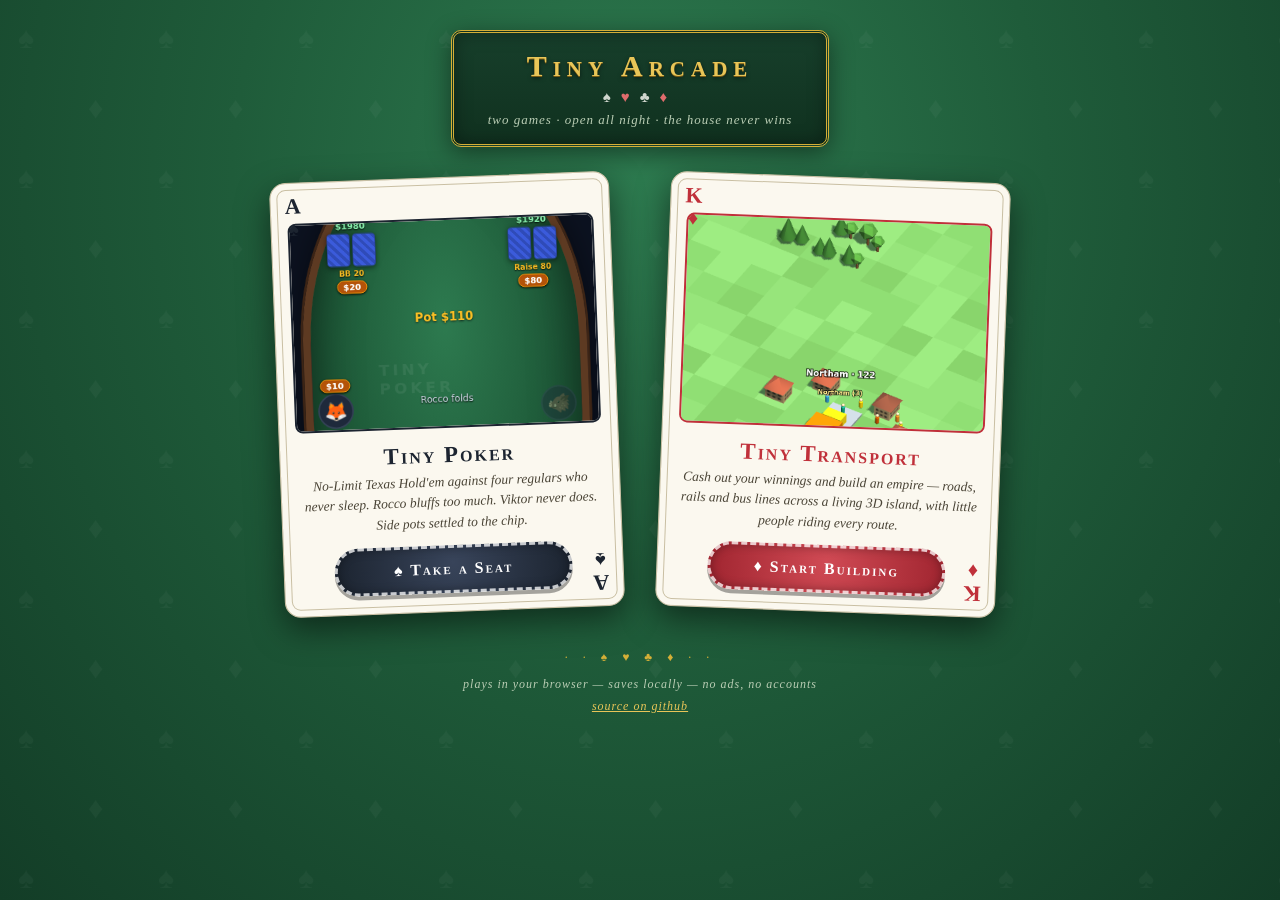
==== index.html @ cd466328 "Add casino-styled arcade front page; move poker to /poker/ - Root index.html is now a front page in " ====
<!DOCTYPE html>
<html lang="en">
<head>
<meta charset="utf-8">
<meta name="viewport" content="width=device-width, initial-scale=1, viewport-fit=cover">
<meta name="theme-color" content="#123524">
<meta name="description" content="Tiny Arcade — Hold'em poker and a 3D transport tycoon, right in your browser.">
<title>Tiny Arcade</title>
<style>
*{margin:0;padding:0;box-sizing:border-box;-webkit-tap-highlight-color:transparent;}
html,body{min-height:100%;}
body{
  font-family:Georgia,'Times New Roman',serif;color:#f3e9c9;
  display:flex;flex-direction:column;align-items:center;
  padding:calc(env(safe-area-inset-top) + 30px) 16px calc(env(safe-area-inset-bottom) + 26px);
  background:
    url("data:image/svg+xml,%3Csvg xmlns='http://www.w3.org/2000/svg' width='140' height='140'%3E%3Ctext x='18' y='48' font-size='30' fill='%23ffffff' opacity='0.035'%3E%E2%99%A0%3C/text%3E%3Ctext x='88' y='118' font-size='30' fill='%23ffffff' opacity='0.035'%3E%E2%99%A6%3C/text%3E%3C/svg%3E"),
    radial-gradient(ellipse at 50% 20%, #2d7a4f 0%, #1f5c3a 45%, #133d27 100%);
  background-attachment:fixed;
}

/* casino plaque header */
header{
  text-align:center;margin-bottom:30px;padding:16px 34px;
  border:3px double #d4af37;border-radius:10px;
  background:linear-gradient(#173f2b,#10311f);
  box-shadow:0 6px 24px rgba(0,0,0,.45), inset 0 0 18px rgba(0,0,0,.35);
}
h1{
  font-size:30px;font-weight:700;letter-spacing:6px;color:#e8c558;
  text-shadow:0 1px 0 #7a5c14, 0 2px 4px rgba(0,0,0,.6);
  font-variant:small-caps;
}
.suits{margin-top:6px;font-size:15px;letter-spacing:10px;}
.suits .r{color:#e06c6c;} .suits .b{color:#cfd6cd;}
.tag{margin-top:6px;font-size:13px;font-style:italic;color:#b9cdb4;letter-spacing:1px;}

/* dealt cards */
main{display:flex;flex-direction:column;gap:30px;width:100%;max-width:400px;align-items:center;}
@media (min-width:880px){ main{max-width:880px;flex-direction:row;justify-content:center;gap:46px;} }

.pcard{
  display:block;text-decoration:none;width:100%;max-width:340px;
  background:#fbf8ef;border-radius:16px;padding:40px 16px 18px;position:relative;
  border:1px solid #c9bfa3;
  box-shadow:0 12px 32px rgba(0,0,0,.5), inset 0 0 0 6px #fbf8ef, inset 0 0 0 7px #c9bfa3;
  transform:rotate(-2.2deg);
  transition:transform .18s ease, box-shadow .18s ease;
}
.pcard.right{transform:rotate(2.2deg);}
.pcard:hover,.pcard:active{transform:rotate(0) translateY(-4px);box-shadow:0 18px 42px rgba(0,0,0,.55), inset 0 0 0 6px #fbf8ef, inset 0 0 0 7px #c9bfa3;}

.pip{position:absolute;font-family:Georgia,serif;font-weight:700;line-height:1;text-align:center;}
.pip .rk{font-size:22px;display:block;}
.pip .st{font-size:20px;display:block;margin-top:1px;}
.pip.tl{top:12px;left:14px;}
.pip.br{bottom:12px;right:14px;transform:rotate(180deg);}
.pip.red{color:#c0303a;} .pip.blk{color:#1c2430;}

.shot{
  border:2px solid #1c2430;border-radius:8px;overflow:hidden;height:210px;
  box-shadow:inset 0 0 12px rgba(0,0,0,.3);
}
.pcard.red-card .shot{border-color:#c0303a;}
.shot img{width:100%;height:100%;object-fit:cover;object-position:center 32%;display:block;}

.pcard h2{
  text-align:center;margin:14px 0 4px;font-size:23px;color:#1c2430;
  font-variant:small-caps;letter-spacing:2px;
}
.pcard.red-card h2{color:#c0303a;}
.pcard p{
  text-align:center;color:#4a4436;font-size:13.5px;line-height:1.5;font-style:italic;
  min-height:60px;margin-bottom:12px;
}

/* casino chip button */
.chipbtn{
  display:flex;align-items:center;justify-content:center;gap:8px;margin:0 auto;
  width:78%;padding:12px 10px;border-radius:999px;
  font-family:Georgia,serif;font-size:16px;font-weight:700;letter-spacing:2px;color:#fff;
  font-variant:small-caps;
  border:3px dashed rgba(255,255,255,.75);
  box-shadow:0 4px 0 rgba(0,0,0,.35), inset 0 0 10px rgba(0,0,0,.3);
}
.chipbtn.blk{background:radial-gradient(circle at 50% 35%, #38445a, #1c2430);}
.chipbtn.red{background:radial-gradient(circle at 50% 35%, #d04a54, #a02530);}

footer{
  margin-top:34px;text-align:center;font-size:12px;color:#b9cdb4;
  font-style:italic;letter-spacing:1px;line-height:1.9;
}
footer a{color:#e8c558;}
.rule{color:#d4af37;letter-spacing:6px;margin-bottom:4px;font-style:normal;}
</style>
</head>
<body>

<header>
  <h1>Tiny Arcade</h1>
  <div class="suits"><span class="b">♠</span><span class="r">♥</span><span class="b">♣</span><span class="r">♦</span></div>
  <div class="tag">two games · open all night · the house never wins</div>
</header>

<main>
  <a class="pcard" href="poker/">
    <span class="pip tl blk"><span class="rk">A</span><span class="st">♠</span></span>
    <span class="pip br blk"><span class="rk">A</span><span class="st">♠</span></span>
    <div class="shot"><img src="assets/poker.png" alt="Tiny Poker — a hold'em table mid-hand"></div>
    <h2>Tiny Poker</h2>
    <p>No-Limit Texas Hold'em against four regulars who never sleep.
       Rocco bluffs too much. Viktor never does. Side pots settled to the chip.</p>
    <span class="chipbtn blk">♠ Take a Seat</span>
  </a>

  <a class="pcard right red-card" href="transport/">
    <span class="pip tl red"><span class="rk">K</span><span class="st">♦</span></span>
    <span class="pip br red"><span class="rk">K</span><span class="st">♦</span></span>
    <div class="shot"><img src="assets/transport.png" alt="Tiny Transport — a 3D town with roads and a bus"></div>
    <h2>Tiny Transport</h2>
    <p>Cash out your winnings and build an empire — roads, rails and bus lines
       across a living 3D island, with little people riding every route.</p>
    <span class="chipbtn red">♦ Start Building</span>
  </a>
</main>

<footer>
  <div class="rule">· · ♠ ♥ ♣ ♦ · ·</div>
  plays in your browser — saves locally — no ads, no accounts<br>
  <a href="https://github.com/newworldb/game">source on github</a>
</footer>

</body>
</html>
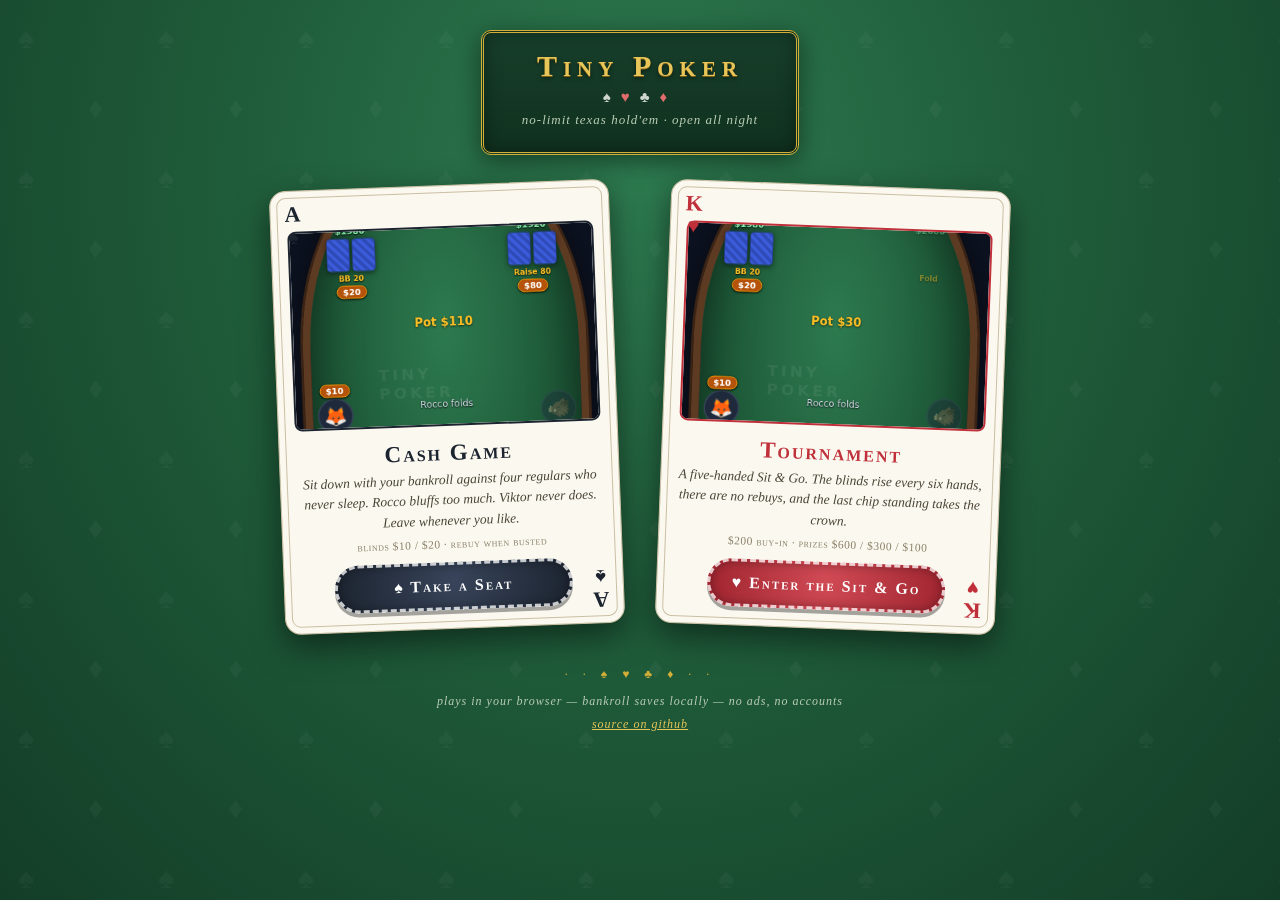
==== commit 0299274f: "Make site poker-only with cash game and Sit & Go tournament modes - Front page is now the Tiny Poker" ====
--- a/index.html
+++ b/index.html
@@ -4,8 +4,8 @@
 <meta charset="utf-8">
 <meta name="viewport" content="width=device-width, initial-scale=1, viewport-fit=cover">
 <meta name="theme-color" content="#123524">
-<meta name="description" content="Tiny Arcade — Hold'em poker and a 3D transport tycoon, right in your browser.">
-<title>Tiny Arcade</title>
+<meta name="description" content="Tiny Poker — No-Limit Texas Hold'em in your browser. Cash games and Sit & Go tournaments.">
+<title>Tiny Poker</title>
 <style>
 *{margin:0;padding:0;box-sizing:border-box;-webkit-tap-highlight-color:transparent;}
 html,body{min-height:100%;}
@@ -21,7 +21,7 @@
 
 /* casino plaque header */
 header{
-  text-align:center;margin-bottom:30px;padding:16px 34px;
+  text-align:center;margin-bottom:30px;padding:16px 38px;
   border:3px double #d4af37;border-radius:10px;
   background:linear-gradient(#173f2b,#10311f);
   box-shadow:0 6px 24px rgba(0,0,0,.45), inset 0 0 18px rgba(0,0,0,.35);
@@ -34,6 +34,7 @@
 .suits{margin-top:6px;font-size:15px;letter-spacing:10px;}
 .suits .r{color:#e06c6c;} .suits .b{color:#cfd6cd;}
 .tag{margin-top:6px;font-size:13px;font-style:italic;color:#b9cdb4;letter-spacing:1px;}
+.bank{margin-top:8px;font-size:14px;color:#e8c558;letter-spacing:1px;}
 
 /* dealt cards */
 main{display:flex;flex-direction:column;gap:30px;width:100%;max-width:400px;align-items:center;}
@@ -58,7 +59,7 @@
 .pip.red{color:#c0303a;} .pip.blk{color:#1c2430;}
 
 .shot{
-  border:2px solid #1c2430;border-radius:8px;overflow:hidden;height:210px;
+  border:2px solid #1c2430;border-radius:8px;overflow:hidden;height:200px;
   box-shadow:inset 0 0 12px rgba(0,0,0,.3);
 }
 .pcard.red-card .shot{border-color:#c0303a;}
@@ -71,7 +72,11 @@
 .pcard.red-card h2{color:#c0303a;}
 .pcard p{
   text-align:center;color:#4a4436;font-size:13.5px;line-height:1.5;font-style:italic;
-  min-height:60px;margin-bottom:12px;
+  min-height:62px;margin-bottom:6px;
+}
+.terms{
+  text-align:center;font-size:11.5px;color:#8a8068;letter-spacing:.5px;margin-bottom:12px;
+  font-variant:small-caps;
 }
 
 /* casino chip button */
@@ -97,38 +102,52 @@
 <body>
 
 <header>
-  <h1>Tiny Arcade</h1>
+  <h1>Tiny Poker</h1>
   <div class="suits"><span class="b">♠</span><span class="r">♥</span><span class="b">♣</span><span class="r">♦</span></div>
-  <div class="tag">two games · open all night · the house never wins</div>
+  <div class="tag">no-limit texas hold'em · open all night</div>
+  <div class="bank" id="bank"></div>
 </header>
 
 <main>
-  <a class="pcard" href="poker/">
+  <a class="pcard" href="poker/?mode=cash">
     <span class="pip tl blk"><span class="rk">A</span><span class="st">♠</span></span>
     <span class="pip br blk"><span class="rk">A</span><span class="st">♠</span></span>
-    <div class="shot"><img src="assets/poker.png" alt="Tiny Poker — a hold'em table mid-hand"></div>
-    <h2>Tiny Poker</h2>
-    <p>No-Limit Texas Hold'em against four regulars who never sleep.
-       Rocco bluffs too much. Viktor never does. Side pots settled to the chip.</p>
+    <div class="shot"><img src="assets/poker.png" alt="A hold'em cash game table mid-hand"></div>
+    <h2>Cash Game</h2>
+    <p>Sit down with your bankroll against four regulars who never sleep.
+       Rocco bluffs too much. Viktor never does. Leave whenever you like.</p>
+    <div class="terms">blinds $10 / $20 · rebuy when busted</div>
     <span class="chipbtn blk">♠ Take a Seat</span>
   </a>
 
-  <a class="pcard right red-card" href="transport/">
-    <span class="pip tl red"><span class="rk">K</span><span class="st">♦</span></span>
-    <span class="pip br red"><span class="rk">K</span><span class="st">♦</span></span>
-    <div class="shot"><img src="assets/transport.png" alt="Tiny Transport — a 3D town with roads and a bus"></div>
-    <h2>Tiny Transport</h2>
-    <p>Cash out your winnings and build an empire — roads, rails and bus lines
-       across a living 3D island, with little people riding every route.</p>
-    <span class="chipbtn red">♦ Start Building</span>
+  <a class="pcard right red-card" href="poker/?mode=tourney">
+    <span class="pip tl red"><span class="rk">K</span><span class="st">♥</span></span>
+    <span class="pip br red"><span class="rk">K</span><span class="st">♥</span></span>
+    <div class="shot"><img src="assets/tourney.png" alt="A Sit &amp; Go tournament table"></div>
+    <h2>Tournament</h2>
+    <p>A five-handed Sit &amp; Go. The blinds rise every six hands, there are
+       no rebuys, and the last chip standing takes the crown.</p>
+    <div class="terms">$200 buy-in · prizes $600 / $300 / $100</div>
+    <span class="chipbtn red">♥ Enter the Sit &amp; Go</span>
   </a>
 </main>
 
 <footer>
   <div class="rule">· · ♠ ♥ ♣ ♦ · ·</div>
-  plays in your browser — saves locally — no ads, no accounts<br>
+  plays in your browser — bankroll saves locally — no ads, no accounts<br>
   <a href="https://github.com/newworldb/game">source on github</a>
 </footer>
 
+<script>
+try {
+  const d = JSON.parse(localStorage.getItem('tinypoker-v1'));
+  if (d && typeof d.bank === 'number'){
+    const s = d.stats || {};
+    document.getElementById('bank').textContent =
+      'bankroll $' + d.bank + (s.titles ? ' · 🏆 × ' + s.titles : '');
+  }
+} catch (e) { /* fresh visitor */ }
+</script>
+
 </body>
 </html>
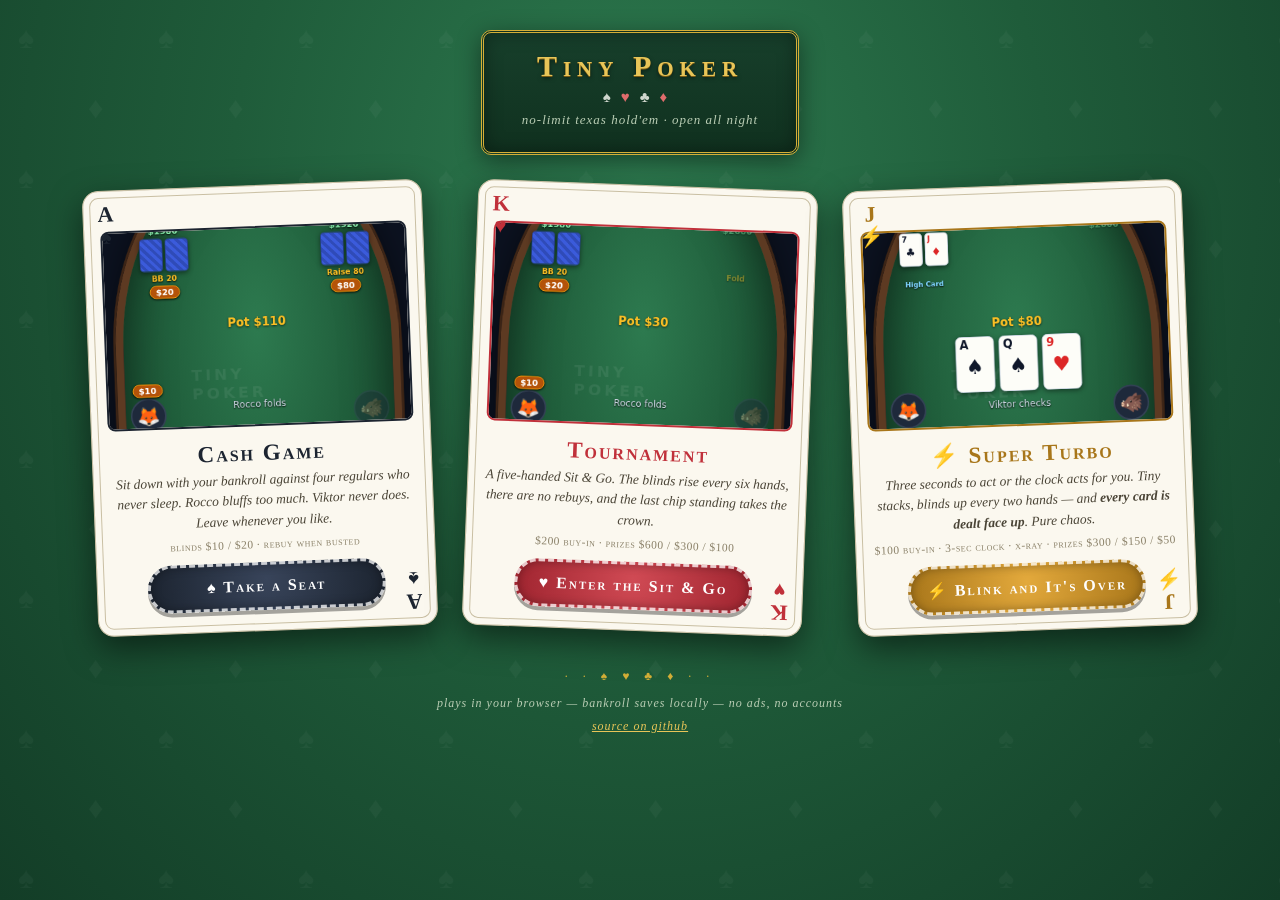
==== commit 6f8ae933: "Add Super Turbo mode: 3-second clock, x-ray always on, turbo blinds - Third game mode 'super': $100 " ====
--- a/index.html
+++ b/index.html
@@ -38,7 +38,7 @@
 
 /* dealt cards */
 main{display:flex;flex-direction:column;gap:30px;width:100%;max-width:400px;align-items:center;}
-@media (min-width:880px){ main{max-width:880px;flex-direction:row;justify-content:center;gap:46px;} }
+@media (min-width:880px){ main{max-width:1240px;flex-direction:row;justify-content:center;gap:40px;align-items:stretch;} }
 
 .pcard{
   display:block;text-decoration:none;width:100%;max-width:340px;
@@ -90,6 +90,10 @@
 }
 .chipbtn.blk{background:radial-gradient(circle at 50% 35%, #38445a, #1c2430);}
 .chipbtn.red{background:radial-gradient(circle at 50% 35%, #d04a54, #a02530);}
+.chipbtn.gold{background:radial-gradient(circle at 50% 35%, #e3a93c, #a8761a);}
+.pcard.gold-card .shot{border-color:#a8761a;}
+.pcard.gold-card h2{color:#a8761a;}
+.pip.gold{color:#a8761a;}
 
 footer{
   margin-top:34px;text-align:center;font-size:12px;color:#b9cdb4;
@@ -130,6 +134,17 @@
     <div class="terms">$200 buy-in · prizes $600 / $300 / $100</div>
     <span class="chipbtn red">♥ Enter the Sit &amp; Go</span>
   </a>
+
+  <a class="pcard gold-card" href="poker/?mode=super">
+    <span class="pip tl gold"><span class="rk">J</span><span class="st">⚡</span></span>
+    <span class="pip br gold"><span class="rk">J</span><span class="st">⚡</span></span>
+    <div class="shot"><img src="assets/superturbo.png" alt="A super turbo table with every card face up"></div>
+    <h2>⚡ Super Turbo</h2>
+    <p>Three seconds to act or the clock acts for you. Tiny stacks, blinds
+       up every two hands — and <b>every card is dealt face up</b>. Pure chaos.</p>
+    <div class="terms">$100 buy-in · 3-sec clock · x-ray · prizes $300 / $150 / $50</div>
+    <span class="chipbtn gold">⚡ Blink and It's Over</span>
+  </a>
 </main>
 
 <footer>
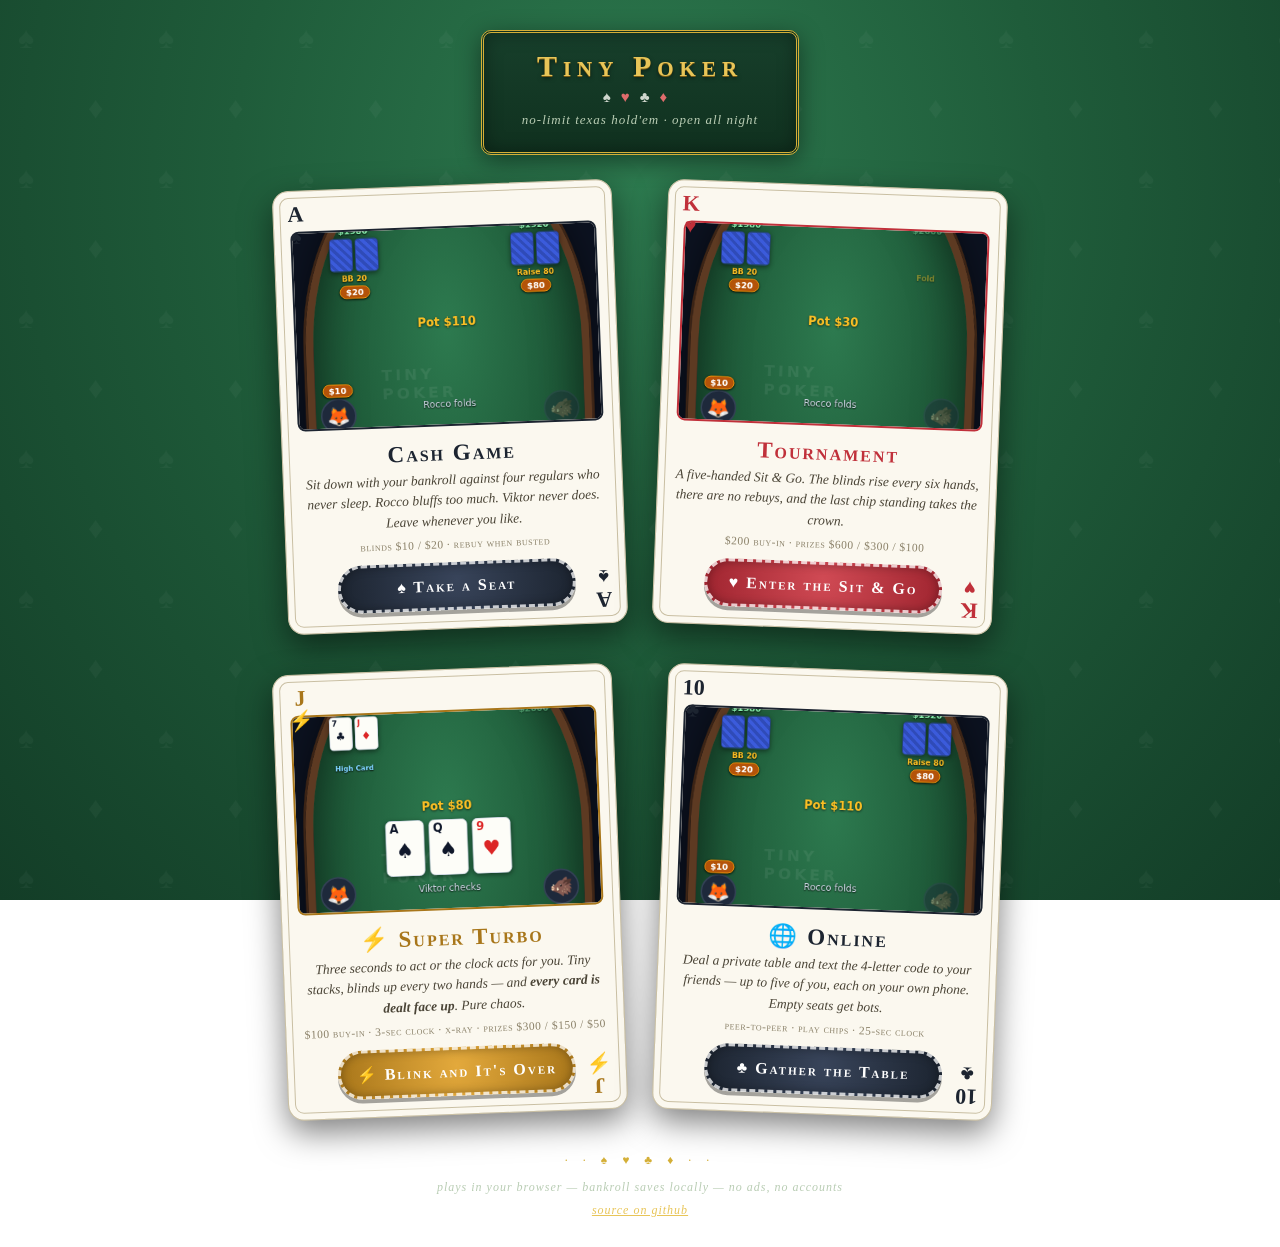
==== commit 3857d252: "Add online multiplayer (PeerJS) and 3D chip stacks Online mode (lobby card 'Online'): - Host creates" ====
--- a/index.html
+++ b/index.html
@@ -38,7 +38,7 @@
 
 /* dealt cards */
 main{display:flex;flex-direction:column;gap:30px;width:100%;max-width:400px;align-items:center;}
-@media (min-width:880px){ main{max-width:1240px;flex-direction:row;justify-content:center;gap:40px;align-items:stretch;} }
+@media (min-width:880px){ main{max-width:920px;flex-direction:row;flex-wrap:wrap;justify-content:center;gap:40px;align-items:stretch;} }
 
 .pcard{
   display:block;text-decoration:none;width:100%;max-width:340px;
@@ -116,7 +116,7 @@
   <a class="pcard" href="poker/?mode=cash">
     <span class="pip tl blk"><span class="rk">A</span><span class="st">♠</span></span>
     <span class="pip br blk"><span class="rk">A</span><span class="st">♠</span></span>
-    <div class="shot"><img src="assets/poker.png" alt="A hold'em cash game table mid-hand"></div>
+    <div class="shot"><img src="assets/poker.png?v=8" alt="A hold'em cash game table mid-hand"></div>
     <h2>Cash Game</h2>
     <p>Sit down with your bankroll against four regulars who never sleep.
        Rocco bluffs too much. Viktor never does. Leave whenever you like.</p>
@@ -127,7 +127,7 @@
   <a class="pcard right red-card" href="poker/?mode=tourney">
     <span class="pip tl red"><span class="rk">K</span><span class="st">♥</span></span>
     <span class="pip br red"><span class="rk">K</span><span class="st">♥</span></span>
-    <div class="shot"><img src="assets/tourney.png" alt="A Sit &amp; Go tournament table"></div>
+    <div class="shot"><img src="assets/tourney.png?v=8" alt="A Sit &amp; Go tournament table"></div>
     <h2>Tournament</h2>
     <p>A five-handed Sit &amp; Go. The blinds rise every six hands, there are
        no rebuys, and the last chip standing takes the crown.</p>
@@ -138,12 +138,23 @@
   <a class="pcard gold-card" href="poker/?mode=super">
     <span class="pip tl gold"><span class="rk">J</span><span class="st">⚡</span></span>
     <span class="pip br gold"><span class="rk">J</span><span class="st">⚡</span></span>
-    <div class="shot"><img src="assets/superturbo.png" alt="A super turbo table with every card face up"></div>
+    <div class="shot"><img src="assets/superturbo.png?v=8" alt="A super turbo table with every card face up"></div>
     <h2>⚡ Super Turbo</h2>
     <p>Three seconds to act or the clock acts for you. Tiny stacks, blinds
        up every two hands — and <b>every card is dealt face up</b>. Pure chaos.</p>
     <div class="terms">$100 buy-in · 3-sec clock · x-ray · prizes $300 / $150 / $50</div>
     <span class="chipbtn gold">⚡ Blink and It's Over</span>
+  </a>
+
+  <a class="pcard right" href="poker/?mode=online">
+    <span class="pip tl blk"><span class="rk">10</span><span class="st">♣</span></span>
+    <span class="pip br blk"><span class="rk">10</span><span class="st">♣</span></span>
+    <div class="shot"><img src="assets/poker.png?v=8" alt="An online table with friends"></div>
+    <h2>🌐 Online</h2>
+    <p>Deal a private table and text the 4-letter code to your friends —
+       up to five of you, each on your own phone. Empty seats get bots.</p>
+    <div class="terms">peer-to-peer · play chips · 25-sec clock</div>
+    <span class="chipbtn blk">♣ Gather the Table</span>
   </a>
 </main>
 
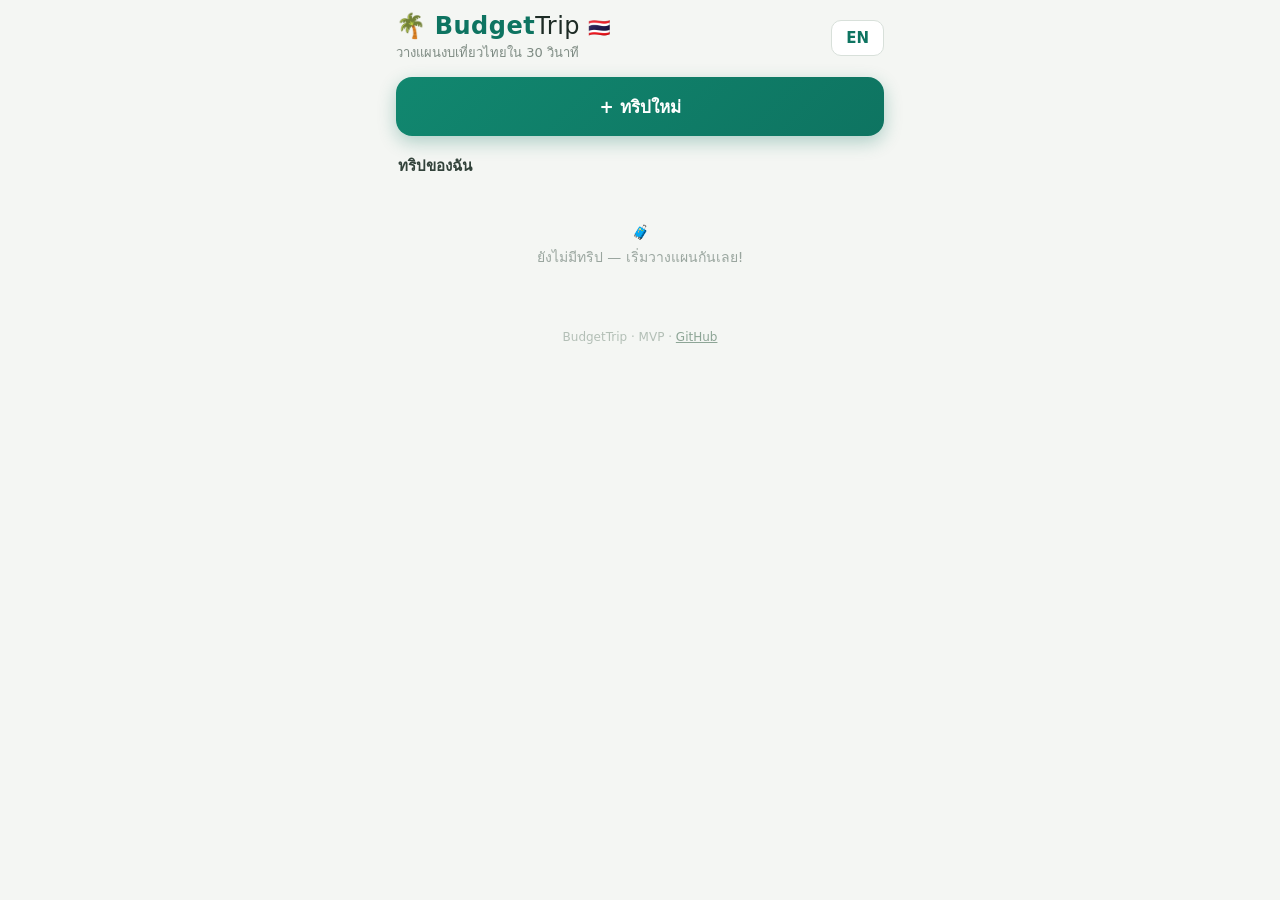
==== commit 8b35e944: "Replace games with BudgetTrip: Thailand trip-budget MVP with affiliate program Full MVP, mobile-firs" ====
--- a/index.html
+++ b/index.html
@@ -1,179 +1,37 @@
 <!DOCTYPE html>
-<html lang="en">
+<html lang="th">
 <head>
 <meta charset="utf-8">
 <meta name="viewport" content="width=device-width, initial-scale=1, viewport-fit=cover">
-<meta name="theme-color" content="#123524">
-<meta name="description" content="Tiny Poker — No-Limit Texas Hold'em in your browser. Cash games and Sit & Go tournaments.">
-<title>Tiny Poker</title>
-<style>
-*{margin:0;padding:0;box-sizing:border-box;-webkit-tap-highlight-color:transparent;}
-html,body{min-height:100%;}
-body{
-  font-family:Georgia,'Times New Roman',serif;color:#f3e9c9;
-  display:flex;flex-direction:column;align-items:center;
-  padding:calc(env(safe-area-inset-top) + 30px) 16px calc(env(safe-area-inset-bottom) + 26px);
-  background:
-    url("data:image/svg+xml,%3Csvg xmlns='http://www.w3.org/2000/svg' width='140' height='140'%3E%3Ctext x='18' y='48' font-size='30' fill='%23ffffff' opacity='0.035'%3E%E2%99%A0%3C/text%3E%3Ctext x='88' y='118' font-size='30' fill='%23ffffff' opacity='0.035'%3E%E2%99%A6%3C/text%3E%3C/svg%3E"),
-    radial-gradient(ellipse at 50% 20%, #2d7a4f 0%, #1f5c3a 45%, #133d27 100%);
-  background-attachment:fixed;
-}
-
-/* casino plaque header */
-header{
-  text-align:center;margin-bottom:30px;padding:16px 38px;
-  border:3px double #d4af37;border-radius:10px;
-  background:linear-gradient(#173f2b,#10311f);
-  box-shadow:0 6px 24px rgba(0,0,0,.45), inset 0 0 18px rgba(0,0,0,.35);
-}
-h1{
-  font-size:30px;font-weight:700;letter-spacing:6px;color:#e8c558;
-  text-shadow:0 1px 0 #7a5c14, 0 2px 4px rgba(0,0,0,.6);
-  font-variant:small-caps;
-}
-.suits{margin-top:6px;font-size:15px;letter-spacing:10px;}
-.suits .r{color:#e06c6c;} .suits .b{color:#cfd6cd;}
-.tag{margin-top:6px;font-size:13px;font-style:italic;color:#b9cdb4;letter-spacing:1px;}
-.bank{margin-top:8px;font-size:14px;color:#e8c558;letter-spacing:1px;}
-
-/* dealt cards */
-main{display:flex;flex-direction:column;gap:30px;width:100%;max-width:400px;align-items:center;}
-@media (min-width:880px){ main{max-width:920px;flex-direction:row;flex-wrap:wrap;justify-content:center;gap:40px;align-items:stretch;} }
-
-.pcard{
-  display:block;text-decoration:none;width:100%;max-width:340px;
-  background:#fbf8ef;border-radius:16px;padding:40px 16px 18px;position:relative;
-  border:1px solid #c9bfa3;
-  box-shadow:0 12px 32px rgba(0,0,0,.5), inset 0 0 0 6px #fbf8ef, inset 0 0 0 7px #c9bfa3;
-  transform:rotate(-2.2deg);
-  transition:transform .18s ease, box-shadow .18s ease;
-}
-.pcard.right{transform:rotate(2.2deg);}
-.pcard:hover,.pcard:active{transform:rotate(0) translateY(-4px);box-shadow:0 18px 42px rgba(0,0,0,.55), inset 0 0 0 6px #fbf8ef, inset 0 0 0 7px #c9bfa3;}
-
-.pip{position:absolute;font-family:Georgia,serif;font-weight:700;line-height:1;text-align:center;}
-.pip .rk{font-size:22px;display:block;}
-.pip .st{font-size:20px;display:block;margin-top:1px;}
-.pip.tl{top:12px;left:14px;}
-.pip.br{bottom:12px;right:14px;transform:rotate(180deg);}
-.pip.red{color:#c0303a;} .pip.blk{color:#1c2430;}
-
-.shot{
-  border:2px solid #1c2430;border-radius:8px;overflow:hidden;height:200px;
-  box-shadow:inset 0 0 12px rgba(0,0,0,.3);
-}
-.pcard.red-card .shot{border-color:#c0303a;}
-.shot img{width:100%;height:100%;object-fit:cover;object-position:center 32%;display:block;}
-
-.pcard h2{
-  text-align:center;margin:14px 0 4px;font-size:23px;color:#1c2430;
-  font-variant:small-caps;letter-spacing:2px;
-}
-.pcard.red-card h2{color:#c0303a;}
-.pcard p{
-  text-align:center;color:#4a4436;font-size:13.5px;line-height:1.5;font-style:italic;
-  min-height:62px;margin-bottom:6px;
-}
-.terms{
-  text-align:center;font-size:11.5px;color:#8a8068;letter-spacing:.5px;margin-bottom:12px;
-  font-variant:small-caps;
-}
-
-/* casino chip button */
-.chipbtn{
-  display:flex;align-items:center;justify-content:center;gap:8px;margin:0 auto;
-  width:78%;padding:12px 10px;border-radius:999px;
-  font-family:Georgia,serif;font-size:16px;font-weight:700;letter-spacing:2px;color:#fff;
-  font-variant:small-caps;
-  border:3px dashed rgba(255,255,255,.75);
-  box-shadow:0 4px 0 rgba(0,0,0,.35), inset 0 0 10px rgba(0,0,0,.3);
-}
-.chipbtn.blk{background:radial-gradient(circle at 50% 35%, #38445a, #1c2430);}
-.chipbtn.red{background:radial-gradient(circle at 50% 35%, #d04a54, #a02530);}
-.chipbtn.gold{background:radial-gradient(circle at 50% 35%, #e3a93c, #a8761a);}
-.pcard.gold-card .shot{border-color:#a8761a;}
-.pcard.gold-card h2{color:#a8761a;}
-.pip.gold{color:#a8761a;}
-
-footer{
-  margin-top:34px;text-align:center;font-size:12px;color:#b9cdb4;
-  font-style:italic;letter-spacing:1px;line-height:1.9;
-}
-footer a{color:#e8c558;}
-.rule{color:#d4af37;letter-spacing:6px;margin-bottom:4px;font-style:normal;}
-</style>
+<meta name="theme-color" content="#0e7461">
+<meta name="description" content="BudgetTrip — วางแผนงบเที่ยวไทยใน 30 วินาที | Plan your Thailand trip budget in 30 seconds.">
+<title>BudgetTrip 🇹🇭</title>
+<link rel="stylesheet" href="css/style.css">
 </head>
 <body>
 
-<header>
-  <h1>Tiny Poker</h1>
-  <div class="suits"><span class="b">♠</span><span class="r">♥</span><span class="b">♣</span><span class="r">♦</span></div>
-  <div class="tag">no-limit texas hold'em · open all night</div>
-  <div class="bank" id="bank"></div>
+<header id="top">
+  <div class="brand">🌴 <b>Budget</b>Trip <span class="flag">🇹🇭</span></div>
+  <div id="tagline" class="tag"></div>
+  <button id="langBtn">EN</button>
 </header>
 
-<main>
-  <a class="pcard" href="poker/?mode=cash">
-    <span class="pip tl blk"><span class="rk">A</span><span class="st">♠</span></span>
-    <span class="pip br blk"><span class="rk">A</span><span class="st">♠</span></span>
-    <div class="shot"><img src="assets/poker.png?v=8" alt="A hold'em cash game table mid-hand"></div>
-    <h2>Cash Game</h2>
-    <p>Sit down with your bankroll against four regulars who never sleep.
-       Rocco bluffs too much. Viktor never does. Leave whenever you like.</p>
-    <div class="terms">blinds $10 / $20 · rebuy when busted</div>
-    <span class="chipbtn blk">♠ Take a Seat</span>
-  </a>
+<main id="view"></main>
 
-  <a class="pcard right red-card" href="poker/?mode=tourney">
-    <span class="pip tl red"><span class="rk">K</span><span class="st">♥</span></span>
-    <span class="pip br red"><span class="rk">K</span><span class="st">♥</span></span>
-    <div class="shot"><img src="assets/tourney.png?v=8" alt="A Sit &amp; Go tournament table"></div>
-    <h2>Tournament</h2>
-    <p>A five-handed Sit &amp; Go. The blinds rise every six hands, there are
-       no rebuys, and the last chip standing takes the crown.</p>
-    <div class="terms">$200 buy-in · prizes $600 / $300 / $100</div>
-    <span class="chipbtn red">♥ Enter the Sit &amp; Go</span>
-  </a>
+<footer>BudgetTrip · MVP · <a href="https://github.com/newworldb/game" rel="noopener">GitHub</a></footer>
 
-  <a class="pcard gold-card" href="poker/?mode=super">
-    <span class="pip tl gold"><span class="rk">J</span><span class="st">⚡</span></span>
-    <span class="pip br gold"><span class="rk">J</span><span class="st">⚡</span></span>
-    <div class="shot"><img src="assets/superturbo.png?v=8" alt="A super turbo table with every card face up"></div>
-    <h2>⚡ Super Turbo</h2>
-    <p>Three seconds to act or the clock acts for you. Tiny stacks, blinds
-       up every two hands — and <b>every card is dealt face up</b>. Pure chaos.</p>
-    <div class="terms">$100 buy-in · 3-sec clock · x-ray · prizes $300 / $150 / $50</div>
-    <span class="chipbtn gold">⚡ Blink and It's Over</span>
-  </a>
+<div id="toast" class="hidden"></div>
 
-  <a class="pcard right" href="poker/?mode=online">
-    <span class="pip tl blk"><span class="rk">10</span><span class="st">♣</span></span>
-    <span class="pip br blk"><span class="rk">10</span><span class="st">♣</span></span>
-    <div class="shot"><img src="assets/poker.png?v=8" alt="An online table with friends"></div>
-    <h2>🌐 Online</h2>
-    <p>Deal a private table and text the 4-letter code to your friends —
-       up to five of you, each on your own phone. Empty seats get bots.</p>
-    <div class="terms">peer-to-peer · play chips · 25-sec clock</div>
-    <span class="chipbtn blk">♣ Gather the Table</span>
-  </a>
-</main>
-
-<footer>
-  <div class="rule">· · ♠ ♥ ♣ ♦ · ·</div>
-  plays in your browser — bankroll saves locally — no ads, no accounts<br>
-  <a href="https://github.com/newworldb/game">source on github</a>
-</footer>
-
+<script src="js/bundle.js"></script>
 <script>
-try {
-  const d = JSON.parse(localStorage.getItem('tinypoker-v1'));
-  if (d && typeof d.bank === 'number'){
-    const s = d.stats || {};
-    document.getElementById('bank').textContent =
-      'bankroll $' + d.bank + (s.titles ? ' · 🏆 × ' + s.titles : '');
+window.addEventListener('load', function(){
+  if (typeof App === 'undefined' || typeof Core === 'undefined'){
+    document.body.innerHTML =
+      '<div style="display:flex;flex-direction:column;align-items:center;justify-content:center;height:100vh;gap:16px;font-family:system-ui">' +
+      '<div style="font-size:40px">🌴</div><div style="color:#777">Network hiccup while loading…</div>' +
+      '<button onclick="location.reload()" style="background:#0e7461;color:#fff;border:none;border-radius:12px;padding:14px 28px;font-size:16px;font-weight:700">Tap to retry</button></div>';
   }
-} catch (e) { /* fresh visitor */ }
+});
 </script>
-
 </body>
 </html>
--- a/css/style.css
+++ b/css/style.css
@@ -0,0 +1,96 @@
+*{margin:0;padding:0;box-sizing:border-box;-webkit-tap-highlight-color:transparent;}
+html,body{min-height:100%;}
+body{font-family:system-ui,-apple-system,"Segoe UI","Noto Sans Thai",sans-serif;background:#f4f6f3;color:#1d2b25;
+  max-width:520px;margin:0 auto;padding:calc(env(safe-area-inset-top) + 12px) 16px calc(env(safe-area-inset-bottom) + 20px);}
+button,input{font-family:inherit;font-size:15px;}
+button{cursor:pointer;}
+.hidden{display:none !important;}
+.grow{flex:1;min-width:0;}
+.sub{color:#7d8a82;font-size:12.5px;}
+
+header{display:grid;grid-template-columns:1fr auto;align-items:center;gap:2px 10px;margin-bottom:14px;}
+.brand{font-size:24px;letter-spacing:.5px;}
+.brand b{color:#0e7461;}
+.flag{font-size:18px;}
+.tag{grid-column:1;color:#7d8a82;font-size:13px;}
+#langBtn{grid-row:1/3;grid-column:2;background:#fff;border:1.5px solid #d8e0da;border-radius:10px;padding:8px 14px;font-weight:700;color:#0e7461;}
+
+.bigbtn{display:block;width:100%;background:linear-gradient(135deg,#11876f,#0e7461);color:#fff;border:none;border-radius:16px;
+  padding:16px;font-size:17px;font-weight:800;box-shadow:0 6px 18px rgba(14,116,97,.3);margin:10px 0 4px;}
+.bigbtn:active{transform:translateY(1px);}
+.sect{font-size:15px;font-weight:800;margin:18px 2px 8px;color:#33433b;}
+.empty{text-align:center;color:#9aa69f;padding:34px 10px;font-size:14px;line-height:1.8;}
+
+.tripcard{background:#fff;border:1px solid #e3e9e4;border-radius:16px;padding:14px;margin-bottom:10px;box-shadow:0 2px 8px rgba(0,0,0,.04);cursor:pointer;}
+.tc-head{display:flex;align-items:center;gap:10px;margin-bottom:8px;}
+.tc-emoji{font-size:28px;}
+.tc-name{font-weight:800;font-size:16px;}
+.tc-sub{color:#7d8a82;font-size:12.5px;margin-top:2px;}
+.tc-amt{font-weight:800;color:#0e7461;}
+
+.bar{height:8px;background:#e9efe9;border-radius:4px;overflow:hidden;margin:6px 0;}
+.fill{height:100%;background:linear-gradient(90deg,#27b388,#0e7461);border-radius:4px;transition:width .3s;}
+.fill.over{background:linear-gradient(90deg,#f0a13f,#e25555);}
+
+.destgrid{display:grid;grid-template-columns:repeat(3,1fr);gap:8px;}
+.dest{background:#fff;border:1.5px solid #e3e9e4;border-radius:13px;padding:10px 4px;display:flex;flex-direction:column;align-items:center;gap:4px;font-size:12.5px;font-weight:600;color:#33433b;}
+.dest span{font-size:22px;}
+.dest.on{border-color:#0e7461;background:#e7f4ef;color:#0e7461;}
+
+.row{display:flex;align-items:center;gap:10px;background:#fff;border:1px solid #e3e9e4;border-radius:13px;padding:12px 14px;margin:8px 0;font-weight:600;}
+.step{width:38px;height:38px;border-radius:50%;border:1.5px solid #d8e0da;background:#fff;font-size:19px;color:#0e7461;font-weight:800;}
+.stepval{min-width:30px;text-align:center;font-size:17px;}
+.row input[type=date]{border:1px solid #d8e0da;border-radius:9px;padding:8px;background:#fff;color:#1d2b25;}
+.chk{width:22px;height:22px;accent-color:#0e7461;}
+
+.seg{display:flex;gap:8px;}
+.seg button{flex:1;background:#fff;border:1.5px solid #e3e9e4;border-radius:13px;padding:11px 4px;font-weight:700;font-size:13.5px;color:#33433b;}
+.seg button.on{border-color:#0e7461;background:#e7f4ef;color:#0e7461;}
+
+.preview{text-align:center;font-size:26px;font-weight:900;color:#0e7461;margin:16px 0 4px;}
+
+.triphead{display:flex;align-items:center;gap:10px;margin-bottom:10px;}
+.back,.iconb{background:#fff;border:1.5px solid #d8e0da;border-radius:11px;padding:8px 13px;font-size:16px;}
+.bignums{display:grid;grid-template-columns:1fr 1fr 1fr;gap:8px;background:#fff;border:1px solid #e3e9e4;border-radius:16px;padding:14px;margin-bottom:12px;text-align:center;}
+.bn-l{font-size:11.5px;color:#7d8a82;font-weight:700;text-transform:uppercase;letter-spacing:.5px;}
+.bn-v{font-size:17px;font-weight:900;margin:3px 0 1px;}
+
+.tabs{display:flex;gap:6px;margin-bottom:12px;}
+.tabs button{flex:1;background:#e9efe9;border:none;border-radius:11px;padding:10px;font-weight:800;color:#5d6c63;}
+.tabs button.on{background:#0e7461;color:#fff;}
+
+.catrow{background:#fff;border:1px solid #e3e9e4;border-radius:13px;padding:11px 14px;margin-bottom:8px;}
+.cr-top{display:flex;align-items:center;justify-content:space-between;font-weight:700;font-size:14px;}
+.amt{width:108px;text-align:right;border:1px solid #e3e9e4;border-radius:9px;padding:7px;font-weight:800;color:#0e7461;background:#fbfdfb;}
+.ghostb{display:block;width:100%;background:#fff;border:1.5px dashed #b9c8bd;border-radius:13px;padding:12px;color:#5d6c63;font-weight:700;margin-top:4px;}
+.dangerb{display:block;width:100%;background:none;border:none;color:#c25555;font-weight:700;padding:16px;margin-top:8px;}
+
+.addbox{background:#fff;border:1px solid #e3e9e4;border-radius:14px;padding:12px;margin-bottom:12px;}
+.catchips{display:flex;gap:6px;overflow-x:auto;padding-bottom:8px;scrollbar-width:none;}
+.catchips::-webkit-scrollbar{display:none;}
+.chip{flex:0 0 auto;background:#f1f5f1;border:1.5px solid transparent;border-radius:999px;padding:7px 12px;font-size:12.5px;font-weight:700;color:#5d6c63;}
+.chip.on{border-color:#0e7461;background:#e7f4ef;color:#0e7461;}
+.addrow{display:flex;gap:8px;}
+.amt2{width:110px;border:1.5px solid #d8e0da;border-radius:11px;padding:11px;font-weight:700;}
+.note{flex:1;min-width:0;border:1.5px solid #d8e0da;border-radius:11px;padding:11px;}
+.addb{background:#0e7461;color:#fff;border:none;border-radius:11px;padding:11px 18px;font-weight:800;}
+
+.exprow{display:flex;align-items:center;gap:10px;background:#fff;border:1px solid #e3e9e4;border-radius:13px;padding:10px 13px;margin-bottom:7px;font-size:14px;}
+.exprow > span{font-size:20px;}
+.xb{background:none;border:none;color:#b9c8bd;font-size:15px;padding:6px;}
+
+.bookcard{display:flex;align-items:center;gap:12px;background:#fff;border:1px solid #e3e9e4;border-left:5px solid #0e7461;border-radius:13px;padding:13px;margin-bottom:9px;text-decoration:none;color:inherit;box-shadow:0 2px 8px rgba(0,0,0,.04);}
+.bookcard.agoda{border-left-color:#ce2d6e;}
+.bookcard.booking{border-left-color:#1a4fa0;}
+.bookcard.flights{border-left-color:#2a7de1;}
+.bookcard.ground{border-left-color:#e0a02f;}
+.bookcard.klook{border-left-color:#ff5722;}
+.bk-e{font-size:26px;}
+.bk-go{color:#0e7461;font-weight:800;font-size:13px;white-space:nowrap;}
+.disclosure{color:#9aa69f;font-size:11.5px;line-height:1.6;margin:14px 4px;text-align:center;}
+
+footer{text-align:center;color:#b3bfb6;font-size:12px;margin-top:26px;}
+footer a{color:#8da596;}
+
+#toast{position:fixed;bottom:30px;left:50%;transform:translateX(-50%);background:#1d2b25;color:#fff;
+  padding:10px 16px;border-radius:12px;font-size:13.5px;z-index:30;max-width:88vw;text-align:center;transition:opacity .3s;pointer-events:none;}
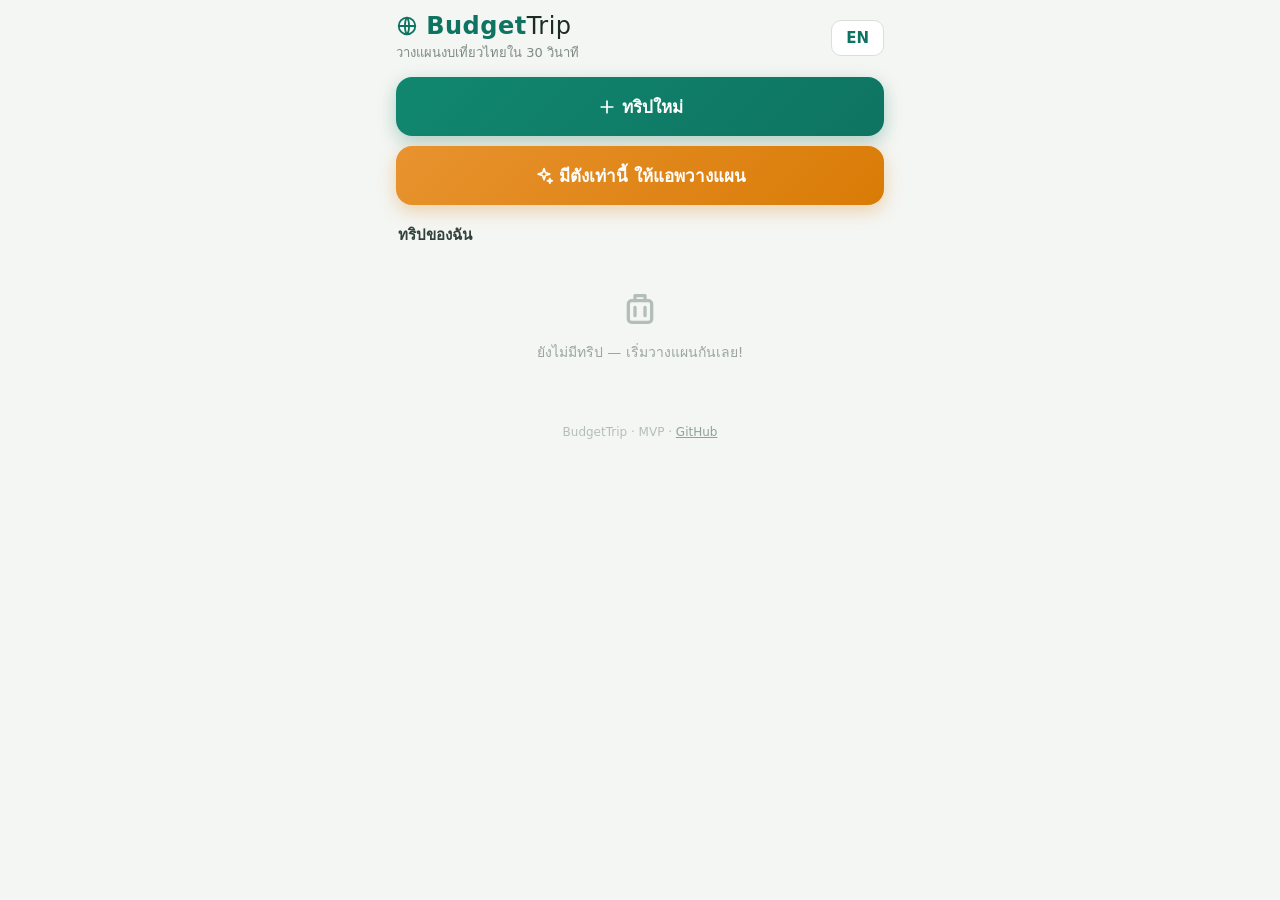
==== commit c74dccc2: "Worldwide smart search, SVG icon system, smarter partner gating Worldwide trips (no longer locked to" ====
--- a/index.html
+++ b/index.html
@@ -5,13 +5,13 @@
 <meta name="viewport" content="width=device-width, initial-scale=1, viewport-fit=cover">
 <meta name="theme-color" content="#0e7461">
 <meta name="description" content="BudgetTrip — วางแผนงบเที่ยวไทยใน 30 วินาที | Plan your Thailand trip budget in 30 seconds.">
-<title>BudgetTrip 🇹🇭</title>
+<title>BudgetTrip — Thailand & Worldwide</title>
 <link rel="stylesheet" href="css/style.css">
 </head>
 <body>
 
 <header id="top">
-  <div class="brand">🌴 <b>Budget</b>Trip <span class="flag">🇹🇭</span></div>
+  <div class="brand"><svg width="22" height="22" viewBox="0 0 24 24" fill="none" stroke="#0e7461" stroke-width="2" stroke-linecap="round" stroke-linejoin="round" style="vertical-align:-3px"><circle cx="12" cy="12" r="9"/><path d="M3 12h18M12 3c3 3.6 3 14.4 0 18-3-3.6-3-14.4 0-18Z"/></svg> <b>Budget</b>Trip</div>
   <div id="tagline" class="tag"></div>
   <button id="langBtn">EN</button>
 </header>
--- a/css/style.css
+++ b/css/style.css
@@ -7,6 +7,33 @@
 .hidden{display:none !important;}
 .grow{flex:1;min-width:0;}
 .sub{color:#7d8a82;font-size:12.5px;}
+.ic{width:18px;height:18px;vertical-align:-3.5px;}
+.ic-big{width:40px;height:40px;color:#b3bfb6;margin-bottom:6px;}
+.ic-cat{color:#0e7461;}
+.ic-card{width:24px;height:24px;}
+.bigbtn .ic{width:20px;height:20px;vertical-align:-4px;}
+.tabs .ic{width:15px;height:15px;vertical-align:-2.5px;}
+.chip .ic{width:13px;height:13px;vertical-align:-2px;}
+.dealb .ic{width:13px;height:13px;vertical-align:-2.5px;color:#d97b06;}
+.bestbadge .ic{width:10px;height:10px;vertical-align:-1px;}
+.hbtn .ic{width:18px;height:18px;vertical-align:-4px;}
+.xb .ic{width:15px;height:15px;}
+.exp-ic .ic{width:20px;height:20px;color:#0e7461;}
+.pd-check .ic{width:14px;height:14px;vertical-align:-2px;}
+.searchbox{position:relative;display:flex;align-items:center;gap:9px;background:#fff;border:1.5px solid #d8e0da;border-radius:14px;padding:12px 14px;margin-bottom:10px;color:#7d8a82;}
+.searchbox input{flex:1;min-width:0;border:none;outline:none;font-size:15px;background:none;color:#1d2b25;}
+.sug{position:absolute;top:calc(100% + 4px);left:0;right:0;background:#fff;border:1px solid #e3e9e4;border-radius:14px;box-shadow:0 10px 30px rgba(20,40,30,.16);z-index:20;overflow:hidden;}
+.sugrow{display:flex;align-items:center;gap:10px;padding:11px 13px;border-bottom:1px solid #f0f4f0;cursor:pointer;color:#33433b;}
+.sugrow:last-child{border-bottom:none;}
+.sugrow:hover{background:#f4f8f4;}
+.customsel{position:relative;height:120px;border-radius:16px;background-size:cover;background-position:center;background-color:#28433a;overflow:hidden;box-shadow:0 4px 14px rgba(20,40,30,.14);}
+.cs-grad{position:absolute;inset:0;background:linear-gradient(180deg,rgba(0,0,0,.05) 30%,rgba(0,0,0,.62) 100%);}
+.cs-txt{position:absolute;left:14px;bottom:10px;color:#fff;z-index:1;}
+.cs-txt b{font-size:18px;text-shadow:0 1px 4px rgba(0,0,0,.5);}
+.cs-sub{font-size:12px;opacity:.92;text-shadow:0 1px 3px rgba(0,0,0,.5);}
+.cs-x{position:absolute;top:8px;right:8px;z-index:2;background:rgba(255,255,255,.92);border:none;border-radius:50%;width:32px;height:32px;color:#33433b;}
+.cs-x .ic{width:15px;height:15px;vertical-align:-3px;}
+.destgrid.dim{opacity:.55;}
 
 header{display:grid;grid-template-columns:1fr auto;align-items:center;gap:2px 10px;margin-bottom:14px;}
 .brand{font-size:24px;letter-spacing:.5px;}
@@ -18,24 +45,34 @@
 .bigbtn{display:block;width:100%;background:linear-gradient(135deg,#11876f,#0e7461);color:#fff;border:none;border-radius:16px;
   padding:16px;font-size:17px;font-weight:800;box-shadow:0 6px 18px rgba(14,116,97,.3);margin:10px 0 4px;}
 .bigbtn:active{transform:translateY(1px);}
+.bigbtn.plan{background:linear-gradient(135deg,#e8932f,#d97b06);box-shadow:0 6px 18px rgba(217,123,6,.3);}
+.plancard2{display:flex;align-items:center;gap:12px;background:#fff;border:1px solid #e9eee9;border-radius:16px;padding:10px;margin-bottom:9px;cursor:pointer;box-shadow:0 2px 10px rgba(20,40,30,.06);}
+.pl-thumb{width:86px;height:64px;border-radius:11px;background-size:cover;background-position:center;background-color:#cfe0d6;flex:0 0 auto;}
+.pl-n{font-size:13px;font-weight:800;color:#d97b06;margin:1px 0;}
 .sect{font-size:15px;font-weight:800;margin:18px 2px 8px;color:#33433b;}
 .empty{text-align:center;color:#9aa69f;padding:34px 10px;font-size:14px;line-height:1.8;}
 
-.tripcard{background:#fff;border:1px solid #e3e9e4;border-radius:16px;padding:14px;margin-bottom:10px;box-shadow:0 2px 8px rgba(0,0,0,.04);cursor:pointer;}
-.tc-head{display:flex;align-items:center;gap:10px;margin-bottom:8px;}
-.tc-emoji{font-size:28px;}
+.tripcard{background:#fff;border:1px solid #e9eee9;border-radius:18px;margin-bottom:12px;box-shadow:0 3px 14px rgba(20,40,30,.07);cursor:pointer;overflow:hidden;}
+.tc-photo{position:relative;height:128px;background-size:cover;background-position:center;background-color:#cfe0d6;}
+.tc-photo::after{content:'';position:absolute;inset:0;background:linear-gradient(180deg,rgba(0,0,0,.08) 30%,rgba(0,0,0,.55) 100%);}
+.tc-overlay{position:absolute;left:14px;bottom:10px;z-index:1;color:#fff;}
+.tc-overlay .tc-name{color:#fff;text-shadow:0 1px 4px rgba(0,0,0,.5);}
+.tc-osub{font-size:12px;opacity:.92;text-shadow:0 1px 3px rgba(0,0,0,.5);}
+.tc-amt{position:absolute;right:12px;bottom:10px;z-index:1;color:#fff;font-weight:800;font-size:16px;text-shadow:0 1px 4px rgba(0,0,0,.55);}
+.tc-body{padding:10px 14px 12px;}
 .tc-name{font-weight:800;font-size:16px;}
 .tc-sub{color:#7d8a82;font-size:12.5px;margin-top:2px;}
-.tc-amt{font-weight:800;color:#0e7461;}
 
 .bar{height:8px;background:#e9efe9;border-radius:4px;overflow:hidden;margin:6px 0;}
 .fill{height:100%;background:linear-gradient(90deg,#27b388,#0e7461);border-radius:4px;transition:width .3s;}
 .fill.over{background:linear-gradient(90deg,#f0a13f,#e25555);}
 
-.destgrid{display:grid;grid-template-columns:repeat(3,1fr);gap:8px;}
-.dest{background:#fff;border:1.5px solid #e3e9e4;border-radius:13px;padding:10px 4px;display:flex;flex-direction:column;align-items:center;gap:4px;font-size:12.5px;font-weight:600;color:#33433b;}
-.dest span{font-size:22px;}
-.dest.on{border-color:#0e7461;background:#e7f4ef;color:#0e7461;}
+.destgrid{display:grid;grid-template-columns:repeat(2,1fr);gap:10px;}
+.pdest{position:relative;aspect-ratio:16/10;border:none;border-radius:14px;background-size:cover;background-position:center;background-color:#cfe0d6;overflow:hidden;box-shadow:0 2px 10px rgba(20,40,30,.10);padding:0;}
+.pdest::after{content:'';position:absolute;inset:0;background:linear-gradient(180deg,rgba(0,0,0,0) 35%,rgba(0,0,0,.6) 100%);transition:background .15s;}
+.pdest .pd-name{position:absolute;left:10px;bottom:8px;z-index:1;color:#fff;font-weight:800;font-size:14px;text-shadow:0 1px 4px rgba(0,0,0,.6);}
+.pdest .pd-check{position:absolute;top:8px;right:8px;z-index:1;background:#0e7461;color:#fff;width:24px;height:24px;border-radius:50%;display:flex;align-items:center;justify-content:center;font-size:13px;font-weight:900;box-shadow:0 2px 6px rgba(0,0,0,.3);}
+.pdest.on{outline:3px solid #0e7461;outline-offset:-3px;}
 
 .row{display:flex;align-items:center;gap:10px;background:#fff;border:1px solid #e3e9e4;border-radius:13px;padding:12px 14px;margin:8px 0;font-weight:600;}
 .step{width:38px;height:38px;border-radius:50%;border:1.5px solid #d8e0da;background:#fff;font-size:19px;color:#0e7461;font-weight:800;}
@@ -49,8 +86,14 @@
 
 .preview{text-align:center;font-size:26px;font-weight:900;color:#0e7461;margin:16px 0 4px;}
 
-.triphead{display:flex;align-items:center;gap:10px;margin-bottom:10px;}
-.back,.iconb{background:#fff;border:1.5px solid #d8e0da;border-radius:11px;padding:8px 13px;font-size:16px;}
+.hero{position:relative;height:160px;border-radius:20px;background-size:cover;background-position:center;background-color:#cfe0d6;overflow:hidden;margin-bottom:12px;box-shadow:0 4px 16px rgba(20,40,30,.12);}
+.hero::after{content:'';position:absolute;inset:0;background:linear-gradient(180deg,rgba(0,0,0,.15) 0%,rgba(0,0,0,0) 35%,rgba(0,0,0,.6) 100%);}
+.hbtn{position:absolute;top:10px;z-index:2;background:rgba(255,255,255,.92);border:none;border-radius:50%;width:38px;height:38px;font-size:16px;box-shadow:0 2px 8px rgba(0,0,0,.25);}
+.hbtn.back{left:10px;}
+.hbtn.share{right:10px;}
+.hero-txt{position:absolute;left:16px;bottom:12px;z-index:1;color:#fff;}
+.hero-name{font-size:22px;font-weight:900;text-shadow:0 1px 5px rgba(0,0,0,.55);}
+.hero-sub{font-size:12.5px;opacity:.95;text-shadow:0 1px 4px rgba(0,0,0,.5);}
 .bignums{display:grid;grid-template-columns:1fr 1fr 1fr;gap:8px;background:#fff;border:1px solid #e3e9e4;border-radius:16px;padding:14px;margin-bottom:12px;text-align:center;}
 .bn-l{font-size:11.5px;color:#7d8a82;font-weight:700;text-transform:uppercase;letter-spacing:.5px;}
 .bn-v{font-size:17px;font-weight:900;margin:3px 0 1px;}
@@ -62,6 +105,17 @@
 .catrow{background:#fff;border:1px solid #e3e9e4;border-radius:13px;padding:11px 14px;margin-bottom:8px;}
 .cr-top{display:flex;align-items:center;justify-content:space-between;font-weight:700;font-size:14px;}
 .amt{width:108px;text-align:right;border:1px solid #e3e9e4;border-radius:9px;padding:7px;font-weight:800;color:#0e7461;background:#fbfdfb;}
+.cr-foot{display:flex;align-items:center;justify-content:space-between;margin-top:2px;}
+.dealb{font-size:12px;font-weight:800;color:#d97b06;text-decoration:none;background:#fdf3e3;border:1px solid #f3ddb5;border-radius:999px;padding:4px 11px;}
+.pickrow{display:flex;align-items:center;gap:10px;background:#fff;border:1px solid #e9eee9;border-radius:14px;padding:11px 13px;margin-bottom:8px;text-decoration:none;color:inherit;box-shadow:0 2px 8px rgba(20,40,30,.05);}
+.pickrow b{font-size:14px;}
+.pk-btn{flex:0 0 auto;font-size:12.5px;font-weight:800;border-radius:999px;padding:7px 13px;color:#fff;white-space:nowrap;}
+.pk-btn.agoda{background:#ce2d6e;}
+.pk-btn.klook{background:#ff5722;}
+.pk-btn.map{background:#1a73e8;}
+.bestbadge{font-size:10.5px;font-weight:900;color:#fff;background:linear-gradient(135deg,#e8932f,#d97b06);border-radius:999px;padding:2px 8px;margin-left:6px;vertical-align:1px;white-space:nowrap;}
+.bookcard.eatigo{border-left-color:#f0552e;}
+.bookcard.hungryhub{border-left-color:#e23744;}
 .ghostb{display:block;width:100%;background:#fff;border:1.5px dashed #b9c8bd;border-radius:13px;padding:12px;color:#5d6c63;font-weight:700;margin-top:4px;}
 .dangerb{display:block;width:100%;background:none;border:none;color:#c25555;font-weight:700;padding:16px;margin-top:8px;}
 
